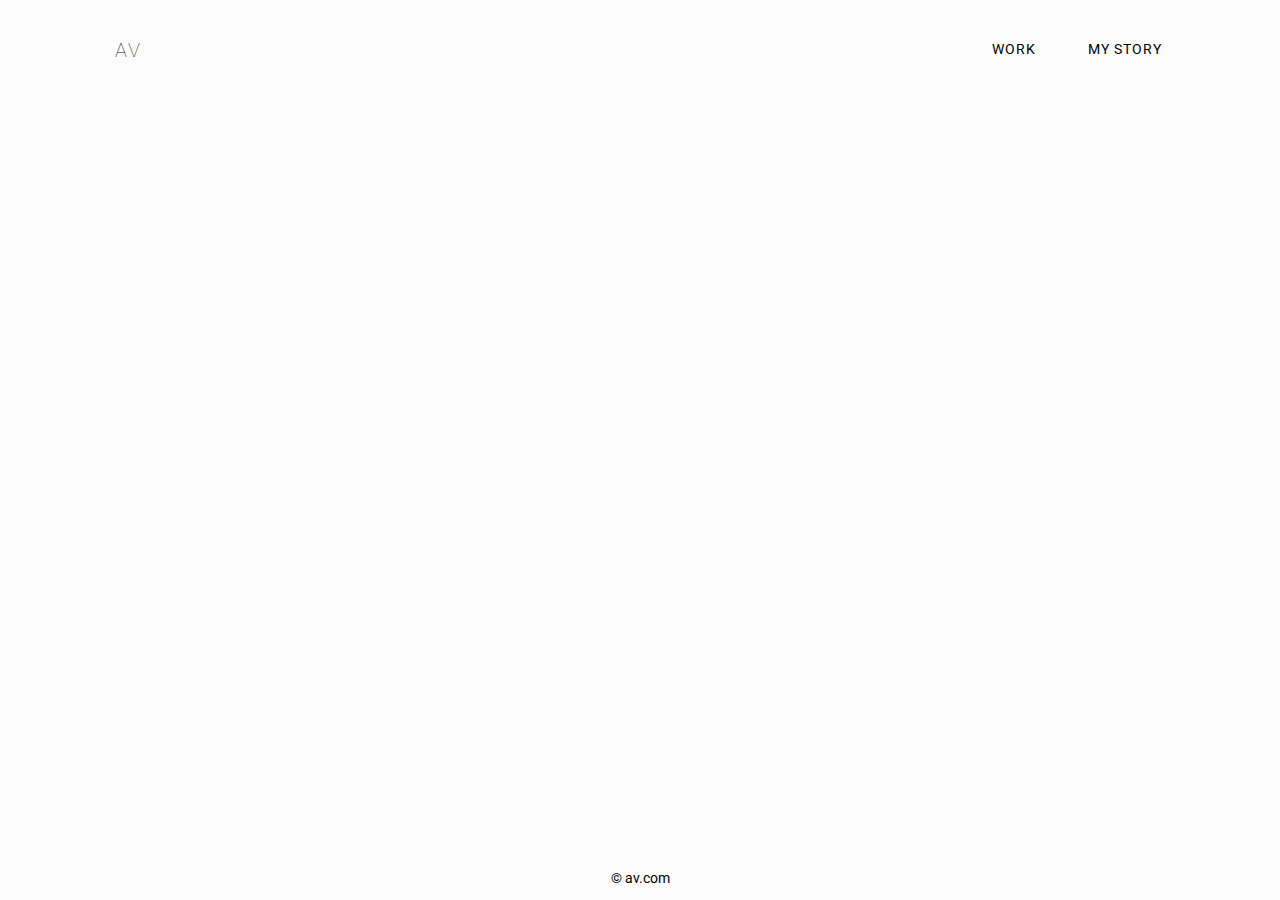
==== work.html @ 0495d0d6 "First Commit - Homepage" ====
<!DOCTYPE html>
<html lang="en" >
<head>
 <meta charset="UTF-8">
 <link rel="stylesheet" type="text/css" href="https://fonts.googleapis.com/css?family=Roboto">
 <link rel="stylesheet" type="text/css" href="https://fonts.googleapis.com/css?family=Oswald">
 <link rel="stylesheet" href="avstyle.css">
</head>
 <div class="header">
  <div id="logo"> AV </div>
  <button class="mystory"><a href="index.html"> MY STORY </a></button>
  <button class="work"><a href="work.html"> WORK </a></button>
 </div>
<body>

<div class="footer">
 <p >&copy; av.com</p>
</div>
</body>
</html>
---- avstyle.css ----
/* Common settings across the web-site */
* {
  background-color: #FBFBFB;
  box-sizing: border-box;
  color: #000000;
  font-family: 'Roboto';
  font-size: 14px; }

/* Header Universal Description */
.header {
  top: 0vh;
  height: 5vh;
  position: -webkit-sticky; /* Safari */
  position: sticky; }

/* Footer Universal Description */
.footer {
  position: fixed;
  left: 0;
  bottom: 0;
  width: 100%;
  color: #222222;
  text-align: center;}

/* Body Universal Description */
body {
  margin: 0; }
/* Remove underline from links*/
a {
  text-decoration: none; }

/* Single Static Elements */
#logo {
  background: none;
  border: 0;
  float: left;
  padding-left: 9vw;
  padding-top: 4.2vh;
  font-size: 20px;
  font-weight: lighter;
  letter-spacing: 1.33px;
  color: #222222;
  outline: 0; }

.mystory {
  background: none;
  border: 0;
  padding-right: 9.2vw;
  padding-top: 4.5vh;
  float: right;
  letter-spacing: 1px;
  color: #222222;
  outline: 0; }

.work {
  background: none;
  border: 0;
  padding-right: 3.6%;
  padding-top: 4.5vh;
  float: right;
  letter-spacing: 1px;
  color: #222222;
  outline: 0; }

#caption {
  background: none;
  border: 0;
  position:absolute;
  left: 17.5rem;
  top: 20.5rem;
  transform: rotate(-90deg);
  font-family: 'Oswald';
  font-size: 50px;
  color: #000000;
  letter-spacing: 1px; }

.verticalline {
  border-left: 6px solid;
  position: absolute;
  height: 20.43rem;
  left: 26.35rem;
  top: 36.71rem; }

.mainstorytext {
  width: 21.86rem;
  height: 31.21rem;
  position: absolute;
  left: 32.64rem;
  top: 20.43rem;
  color: #000000;
  letter-spacing: 1px;
  line-height: 20px;
}

.designerphoto {
  border: 0;
  width: 30.36rem;
  height: 45.57rem;
  position: absolute;
  top: 15.5rem;
  left: 62.21rem;
}

.connectbuttonlinkedin {
  border: 0;
  width: 2.14rem;
  height: 2.14rem;
  position: absolute;
  top: 55.07rem;
  left: 32.64rem;
}

.connectbuttonemail {
  border: 0;
  width: 2.14rem;
  height: 2.14rem;
  position: absolute;
  top: 55.07rem;
  left: 35.64rem;
}
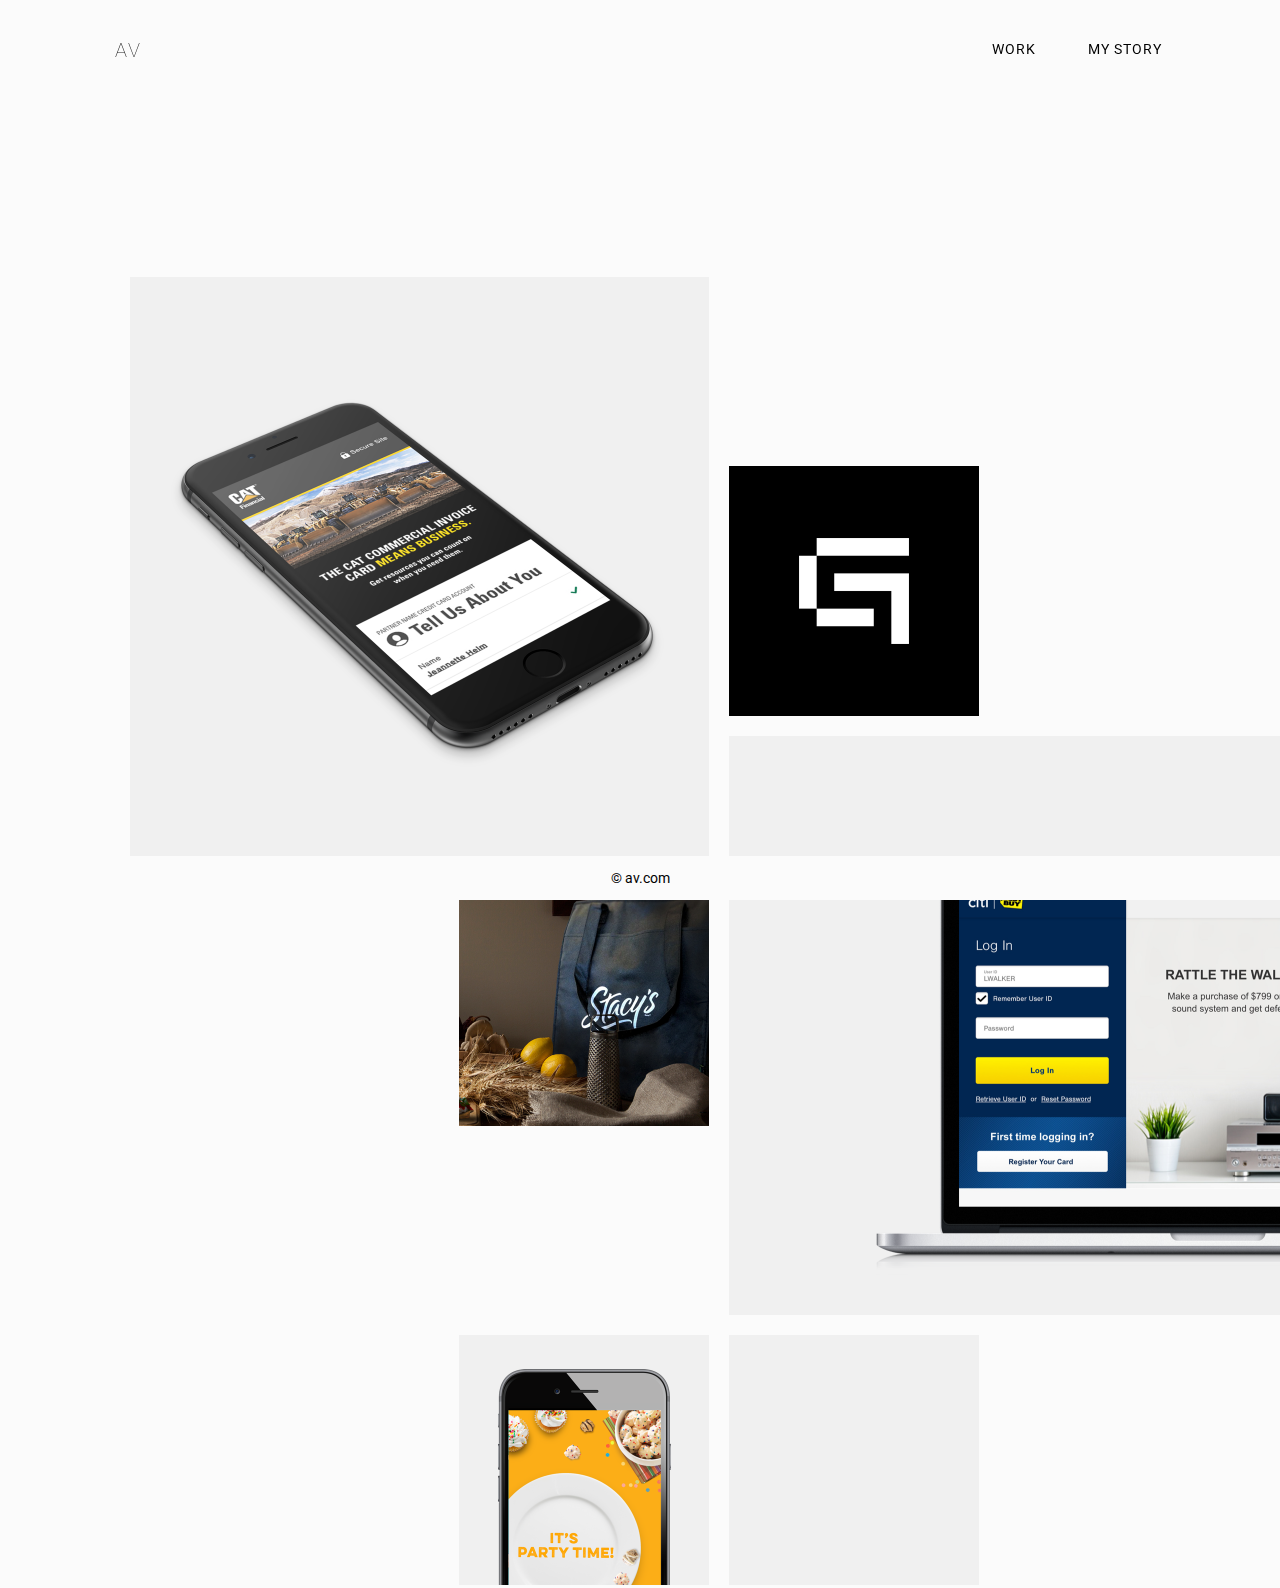
==== commit d73799fe: "Write frame for Work page" ====
--- a/work.html
+++ b/work.html
@@ -12,9 +12,28 @@
   <button class="work"><a href="work.html"> WORK </a></button>
  </div>
 <body>
-
+ <div align="center">
+ <div class="image1">
+  <img src="citi_marketing.png" width="579px" height="579px">
+ </div>
+ <div class="image2" >
+  <img src="g.png" width="250px" height="250px">
+ </div>
+ <div class="image3">
+  <img src="citi_signon.png" width="579px" height="579px">
+ </div>
+ <div class="image4">
+  <img src="stacys.png" width="250px" height="250px">
+ </div>
+ <div class="image5">
+  <img src="popcorn.png" width="250px" height="250px">
+ </div>
+ <div class="image6">
+  <img src="digital_art_intro.png" width="250px" height="250px">
+ </div>
 <div class="footer">
  <p >&copy; av.com</p>
 </div>
+</div>
 </body>
 </html>
--- a/avstyle.css
+++ b/avstyle.css
@@ -118,3 +118,39 @@
   top: 55.07rem;
   left: 35.64rem;
 }
+
+.image1 {
+  position: absolute;
+  top: 19.79rem;
+  left: 9.29rem;
+}
+
+.image2 {
+  position: absolute;
+  top: 33.29rem;
+  left: 52.07rem;
+}
+
+.image3 {
+  position: absolute;
+  top: 52.57rem;
+  left: 52.07rem;
+}
+
+.image4 {
+  position: absolute;
+  top: 62.57rem;
+  left: 32.79rem;
+}
+
+.image5 {
+  position: absolute;
+  top: 95.36rem;
+  left: 32.79rem;
+}
+
+.image6 {
+  position: absolute;
+  top: 95.36rem;
+  left: 52.07rem;
+}
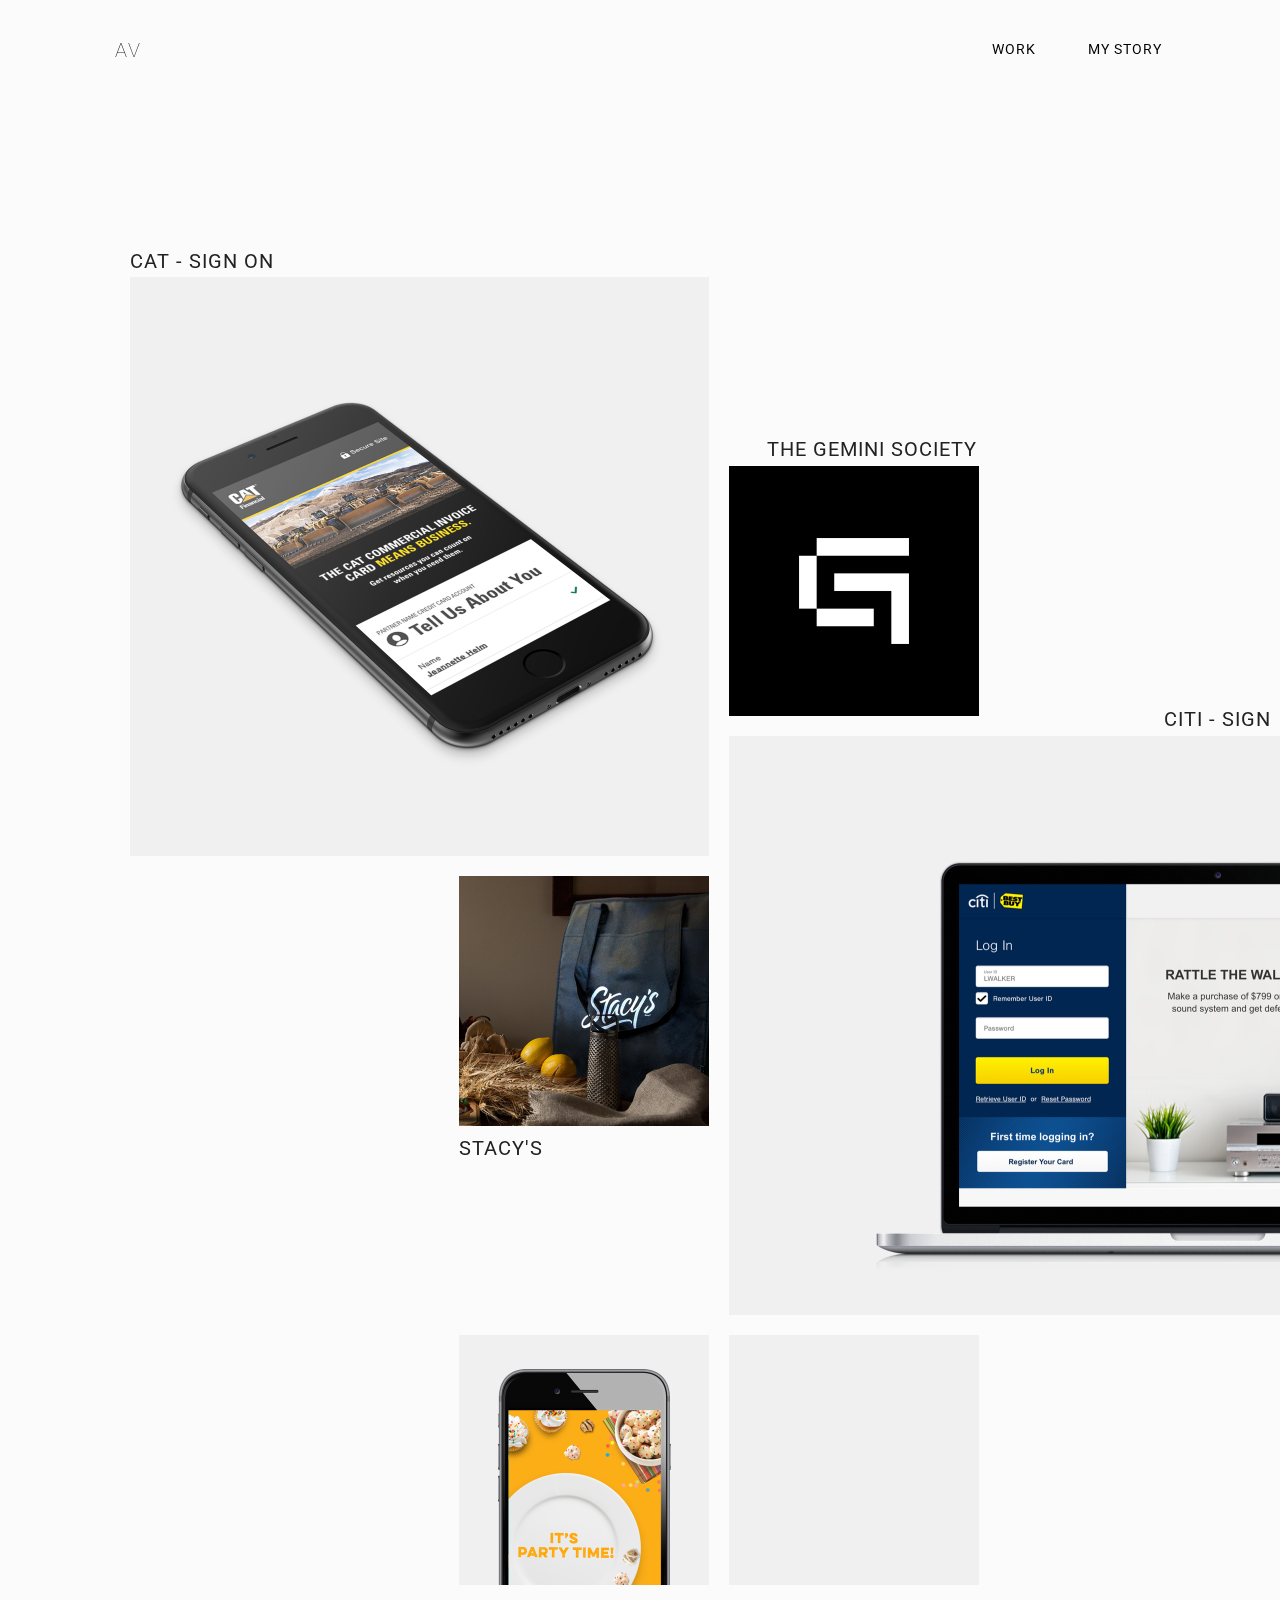
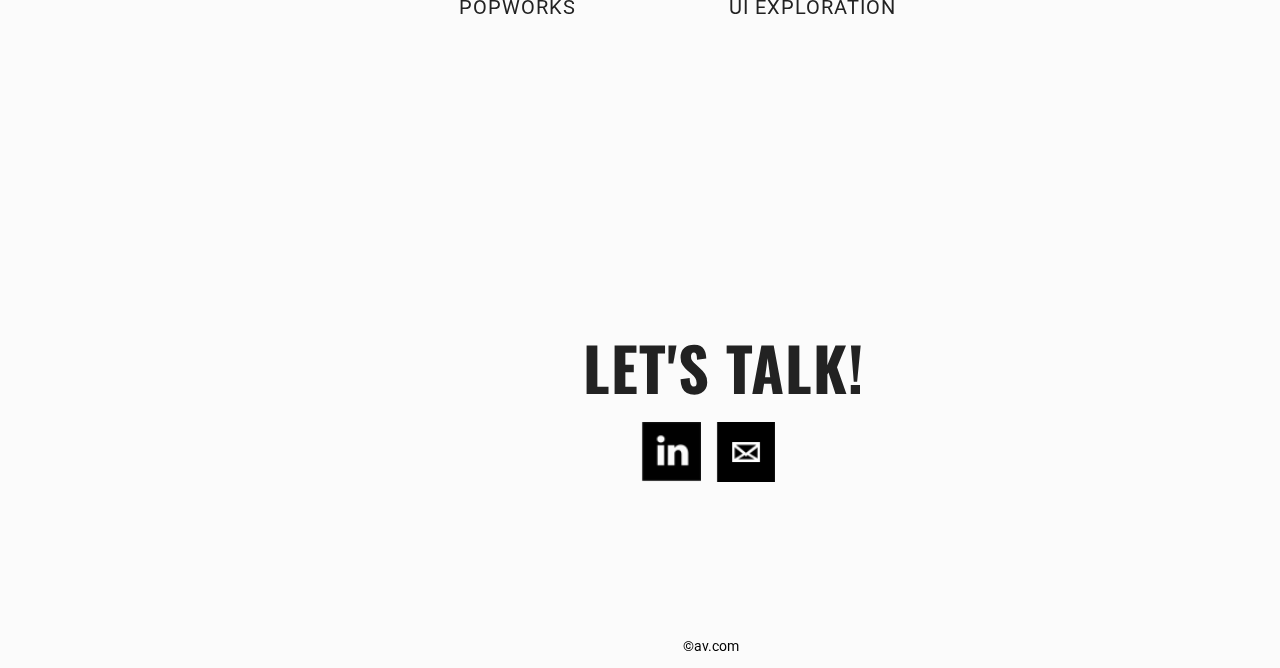
==== commit 2b7459b2: "Initial Desktop mode implementation with no sizing" ====
--- a/work.html
+++ b/work.html
@@ -12,28 +12,44 @@
   <button class="work"><a href="work.html"> WORK </a></button>
  </div>
 <body>
- <div align="center">
+ <div class="caption1">CAT - SIGN ON</div>
  <div class="image1">
   <img src="citi_marketing.png" width="579px" height="579px">
  </div>
+ <div class="caption2">THE GEMINI SOCIETY</div>
  <div class="image2" >
   <img src="g.png" width="250px" height="250px">
  </div>
+ <div class="caption3">CITI - SIGN ON</div>
  <div class="image3">
   <img src="citi_signon.png" width="579px" height="579px">
  </div>
+ <div class="caption4">STACY'S</div>
  <div class="image4">
   <img src="stacys.png" width="250px" height="250px">
  </div>
+ <div class="caption5">POPWORKS</div>
  <div class="image5">
   <img src="popcorn.png" width="250px" height="250px">
  </div>
+ <div class="caption6">UI EXPLORATION</div>
  <div class="image6">
   <img src="digital_art_intro.png" width="250px" height="250px">
  </div>
+ <div id="letstalk">LET'S TALK&excl;</div>
+ <button class="connectbuttonlinkedinwork">
+  <a href="https://www.linkedin.com/in/alena-ilchenko-162033105/">
+  <img src="linkedin.png" width="60px" height="60px">
+  </a>
+ </button>
+ <button class="connectbuttonemailwork">
+  <a href="mailto: alenauiux@gmail.com">
+  <img src="email.png" width="60px" height="60px">
+  </a>
+ </button>
+<br><br><br><br><br><br><br><br>
 <div class="footer">
- <p >&copy; av.com</p>
-</div>
+ <p >&copy;av.com</p>
 </div>
 </body>
 </html>
--- a/avstyle.css
+++ b/avstyle.css
@@ -15,12 +15,11 @@
 
 /* Footer Universal Description */
 .footer {
-  position: fixed;
-  left: 0;
-  bottom: 0;
-  width: 100%;
-  color: #222222;
-  text-align: center;}
+  position: absolute;
+  left: 48.79rem;
+  top: 158.86rem;
+  color: #222222;
+  font-size: 16px; }
 
 /* Body Universal Description */
 body {
@@ -73,6 +72,18 @@
   font-size: 50px;
   color: #000000;
   letter-spacing: 1px; }
+#letstalk {
+  background: none;
+  border: 0;
+  position:absolute;
+  left: 41.64rem;
+  top: 137.29rem;
+  font-family: 'Oswald';
+  font-weight: bold;
+  font-size: 60px;
+  color: #222222;
+  letter-spacing: 1px;
+  text-align: center; }
 
 .verticalline {
   border-left: 6px solid;
@@ -109,6 +120,14 @@
   top: 55.07rem;
   left: 32.64rem;
 }
+.connectbuttonlinkedinwork {
+  border: 0;
+  width: 4.29rem;
+  height: 4.29rem;
+  position: absolute;
+  top: 144.36rem;
+  left: 45.36rem;
+}
 
 .connectbuttonemail {
   border: 0;
@@ -118,39 +137,95 @@
   top: 55.07rem;
   left: 35.64rem;
 }
+.connectbuttonemailwork {
+  border: 0;
+  width: 4.29rem;
+  height: 4.29rem;
+  position: absolute;
+  top: 144.36rem;
+  left: 50.64rem;
+}
 
 .image1 {
   position: absolute;
   top: 19.79rem;
   left: 9.29rem;
 }
+.caption1 {
+  position: absolute;
+  top: 17.79rem;
+  left: 9.29rem;
+  font-size: 20px;
+  color: #222222;
+  letter-spacing: 1px;
+}
 
 .image2 {
   position: absolute;
   top: 33.29rem;
   left: 52.07rem;
 }
+.caption2 {
+  position: absolute;
+  top: 31.21rem;
+  left: 54.79rem;
+  font-size: 20px;
+  color: #222222;
+  letter-spacing: 1px;
+}
 
 .image3 {
   position: absolute;
   top: 52.57rem;
   left: 52.07rem;
 }
+.caption3 {
+  position: absolute;
+  top: 50.5rem;
+  left: 83.14rem;
+  font-size: 20px;
+  color: #222222;
+  letter-spacing: 1px;
+}
 
 .image4 {
   position: absolute;
   top: 62.57rem;
   left: 32.79rem;
 }
+.caption4 {
+  position: absolute;
+  top: 81.14rem;
+  left: 32.79rem;
+  font-size: 20px;
+  color: #222222;
+  letter-spacing: 1px;
+}
 
 .image5 {
   position: absolute;
   top: 95.36rem;
   left: 32.79rem;
 }
+.caption5 {
+  position: absolute;
+  top: 113.93rem;
+  left: 32.79rem;
+  font-size: 20px;
+  color: #222222;
+  letter-spacing: 1px;
+}
 
 .image6 {
   position: absolute;
   top: 95.36rem;
   left: 52.07rem;
 }
+.caption6 {
+  position: absolute;
+  top: 113.93rem;
+  left: 52.07rem;
+  font-size: 20px;
+  color: #222222;
+  letter-spacing: 1px;
+}
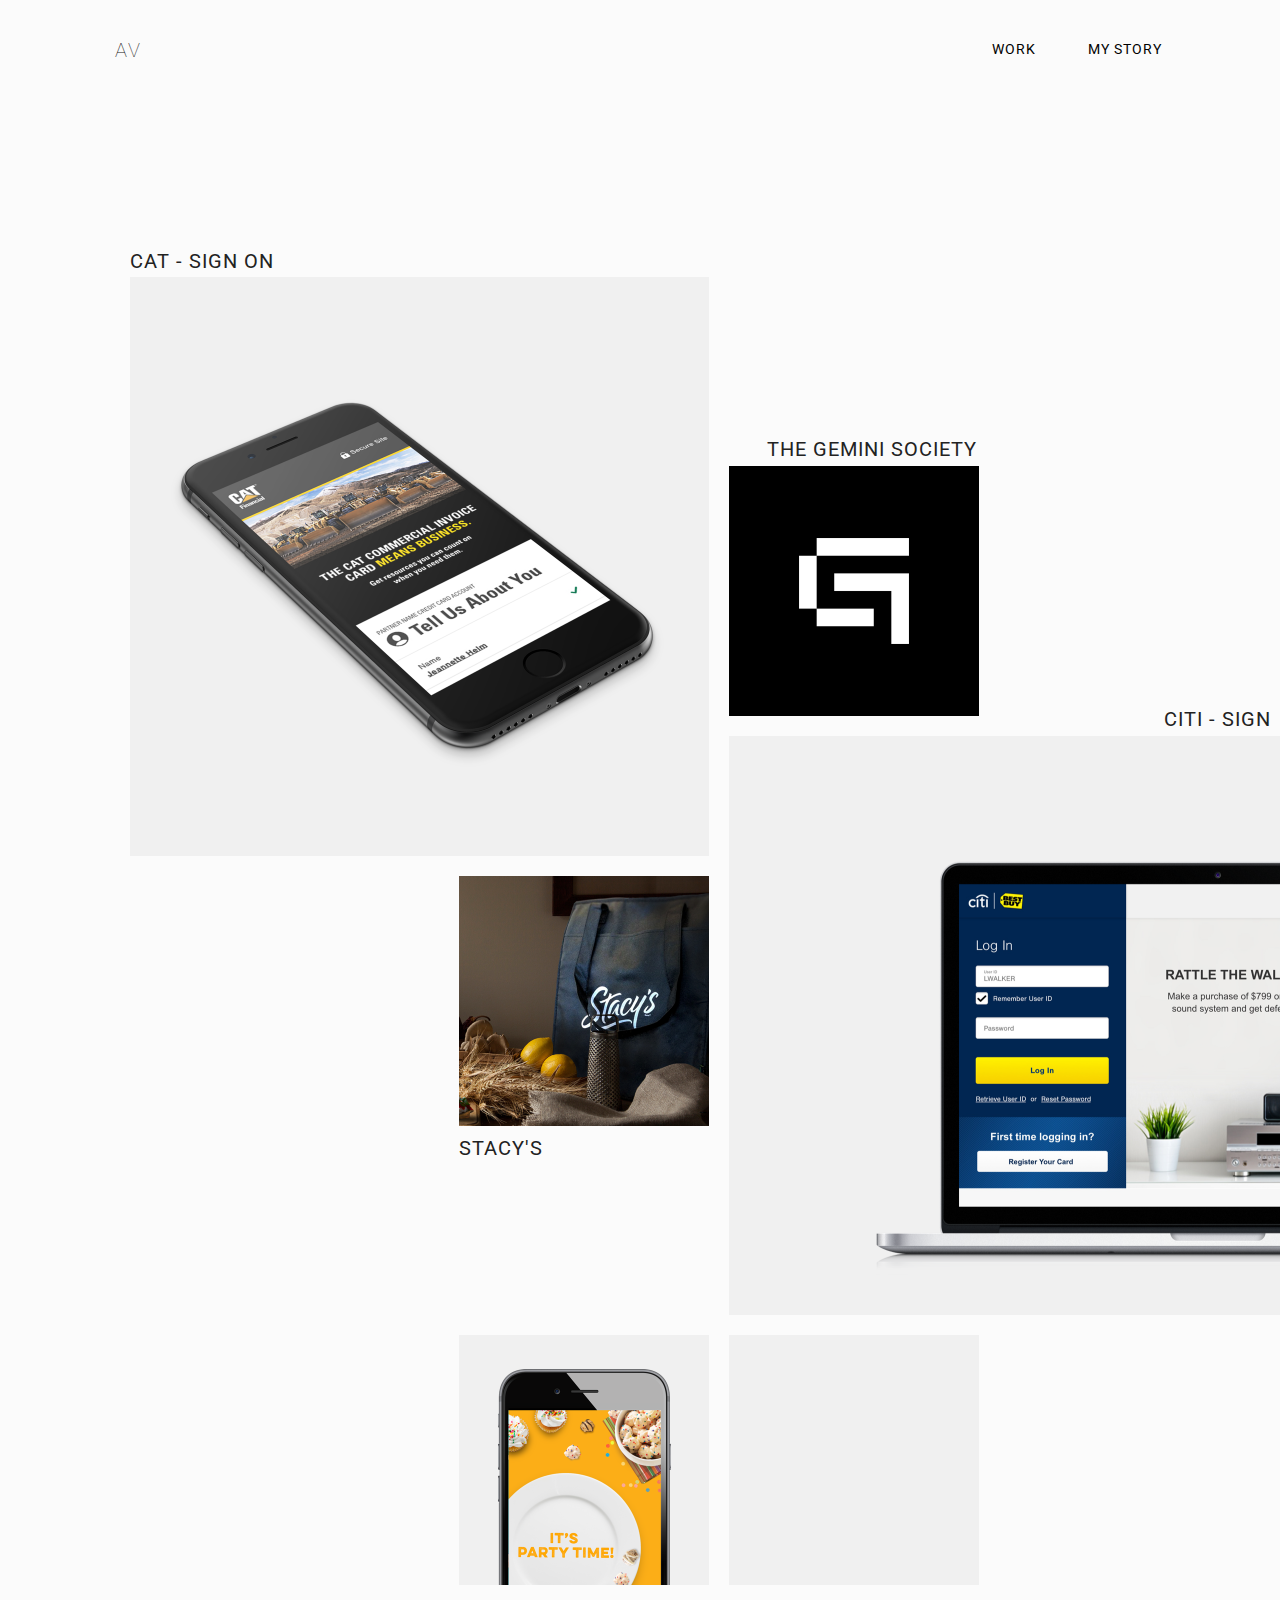
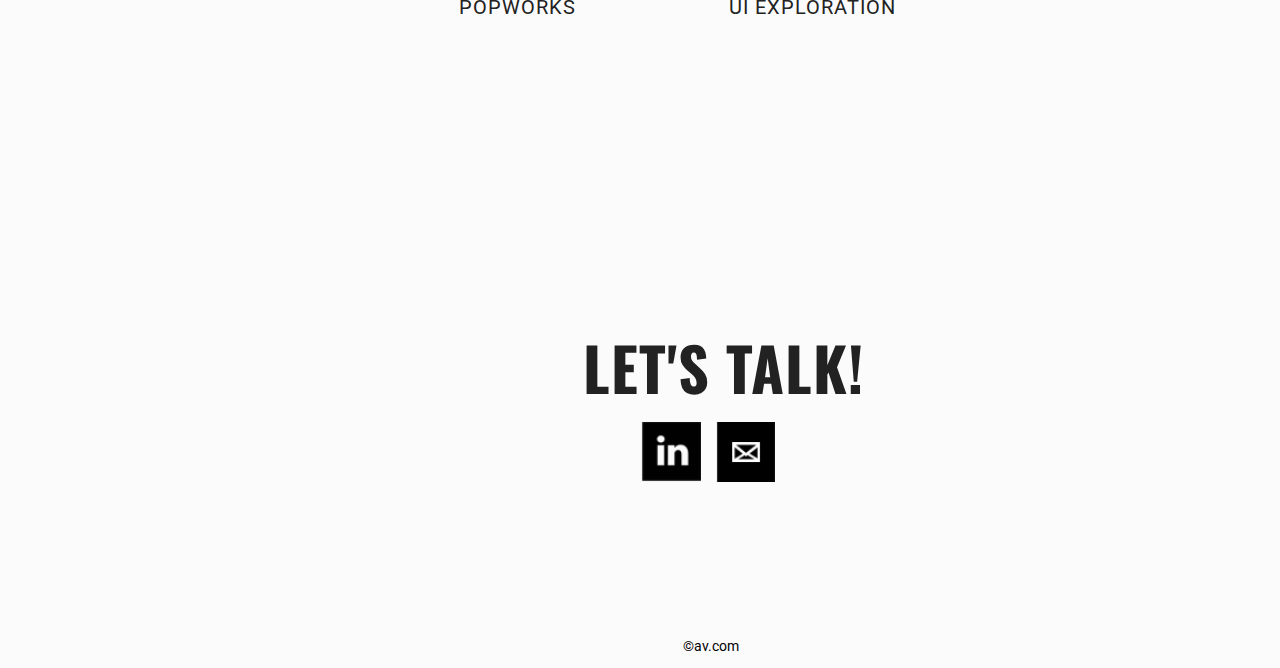
==== commit 89159ea6: "Start working on Grid layout" ====
--- a/work.html
+++ b/work.html
@@ -6,8 +6,9 @@
  <link rel="stylesheet" type="text/css" href="https://fonts.googleapis.com/css?family=Oswald">
  <link rel="stylesheet" href="avstyle.css">
 </head>
+<div id="parent-center">
  <div class="header">
-  <div id="logo"> AV </div>
+  <div class="logo"> AV </div>
   <button class="mystory"><a href="index.html"> MY STORY </a></button>
   <button class="work"><a href="work.html"> WORK </a></button>
  </div>
@@ -36,7 +37,7 @@
  <div class="image6">
   <img src="digital_art_intro.png" width="250px" height="250px">
  </div>
- <div id="letstalk">LET'S TALK&excl;</div>
+ <div class="letstalk">LET'S TALK&excl;</div>
  <button class="connectbuttonlinkedinwork">
   <a href="https://www.linkedin.com/in/alena-ilchenko-162033105/">
   <img src="linkedin.png" width="60px" height="60px">
@@ -51,5 +52,6 @@
 <div class="footer">
  <p >&copy;av.com</p>
 </div>
+</div>
 </body>
 </html>
--- a/avstyle.css
+++ b/avstyle.css
@@ -9,9 +9,7 @@
 /* Header Universal Description */
 .header {
   top: 0vh;
-  height: 5vh;
-  position: -webkit-sticky; /* Safari */
-  position: sticky; }
+  height: 5vh; }
 
 /* Footer Universal Description */
 .footer {
@@ -28,8 +26,13 @@
 a {
   text-decoration: none; }
 
+.parent-center{
+  clear: left;
+  float: center;
+  position: absolute;
+  left: 0%;}
 /* Single Static Elements */
-#logo {
+.logo {
   background: none;
   border: 0;
   float: left;
@@ -72,7 +75,7 @@
   font-size: 50px;
   color: #000000;
   letter-spacing: 1px; }
-#letstalk {
+.letstalk {
   background: none;
   border: 0;
   position:absolute;
@@ -114,8 +117,8 @@
 
 .connectbuttonlinkedin {
   border: 0;
-  width: 2.14rem;
-  height: 2.14rem;
+  width: 2.9rem;
+  height: 2.9rem;
   position: absolute;
   top: 55.07rem;
   left: 32.64rem;
@@ -131,8 +134,8 @@
 
 .connectbuttonemail {
   border: 0;
-  width: 2.14rem;
-  height: 2.14rem;
+  width: 2.9rem;
+  height: 2.9rem;
   position: absolute;
   top: 55.07rem;
   left: 35.64rem;
@@ -148,6 +151,7 @@
 
 .image1 {
   position: absolute;
+  display: grid;
   top: 19.79rem;
   left: 9.29rem;
 }
